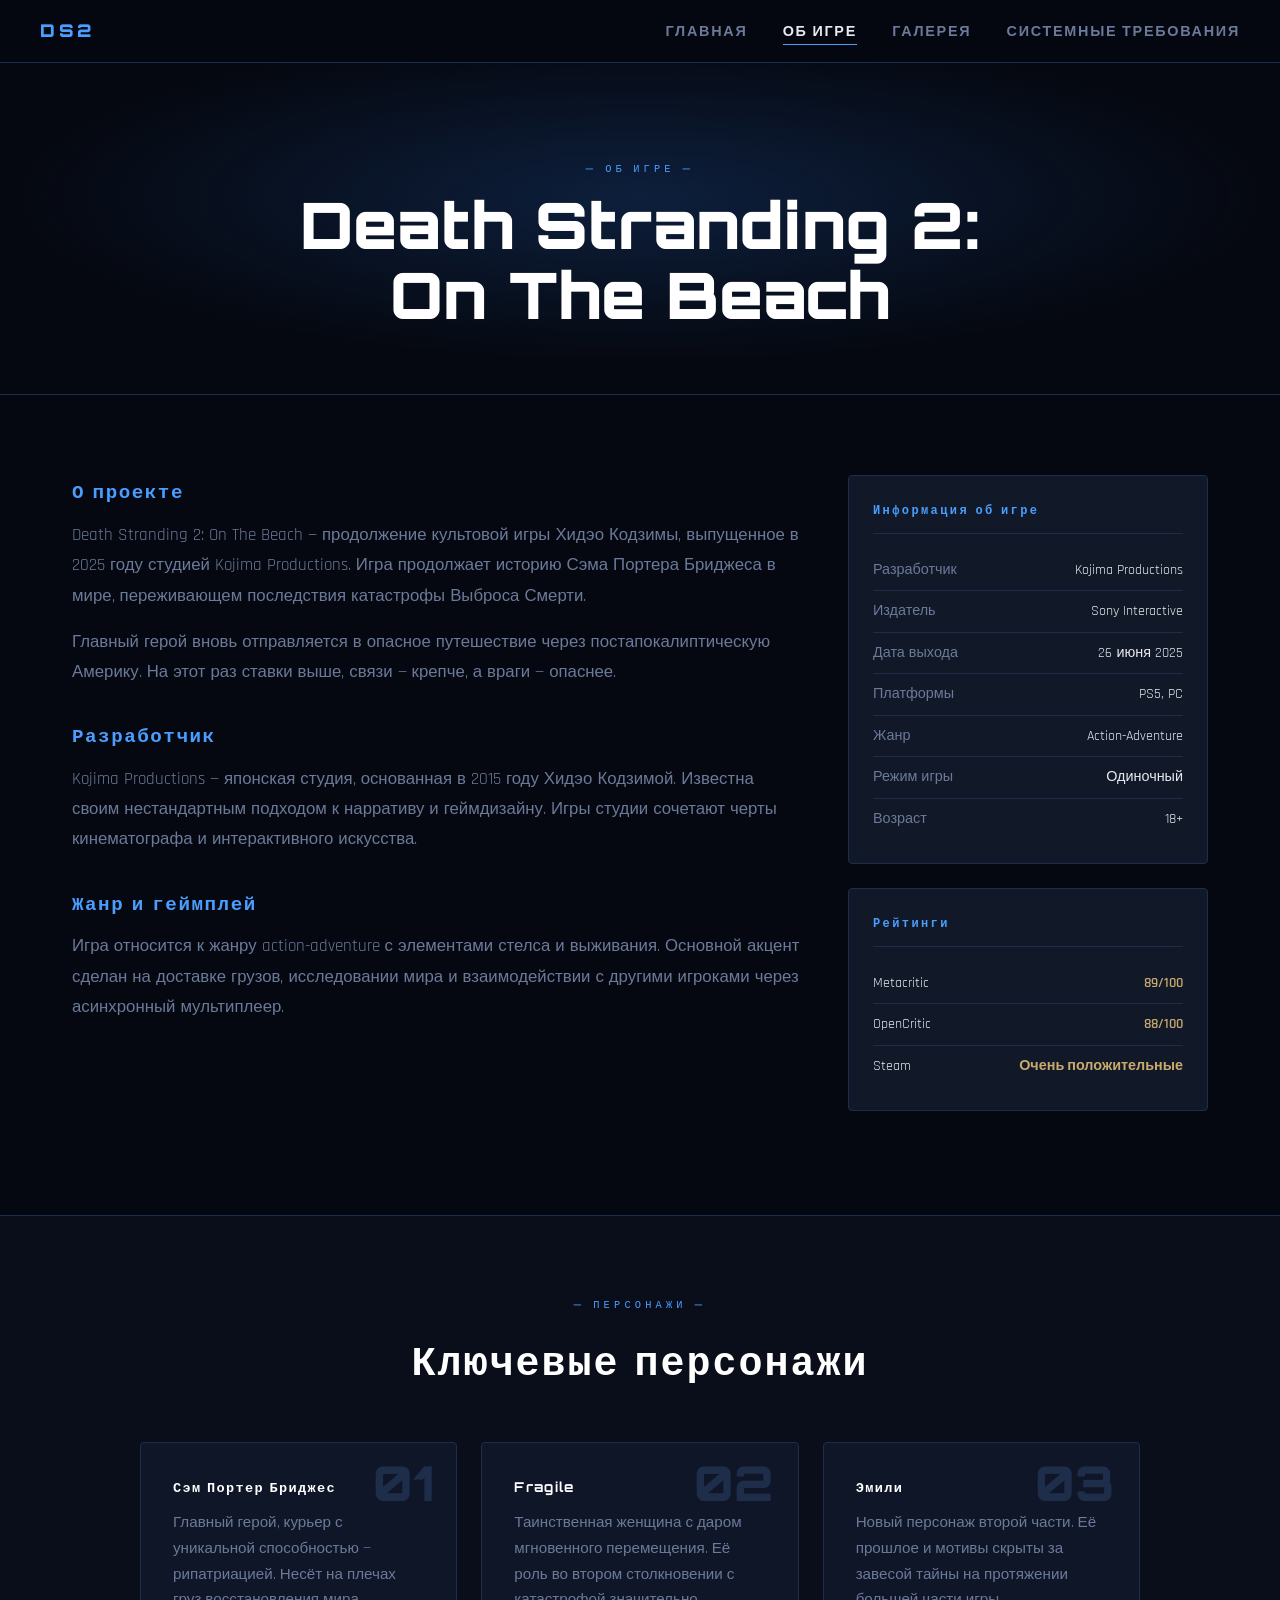
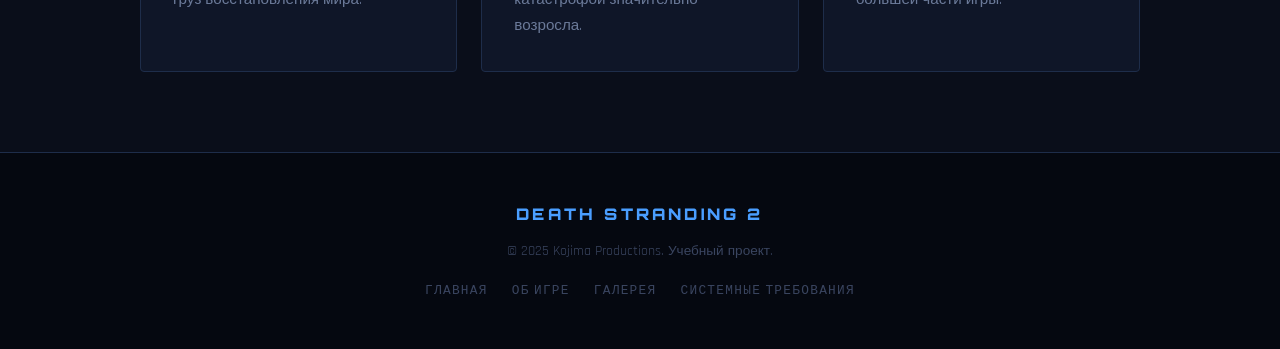
==== about.html @ 8b756a4e "Add files via upload" ====
<!DOCTYPE html>
<html lang="ru">
<head>
  <meta charset="UTF-8" />
  <meta name="viewport" content="width=device-width, initial-scale=1.0" />
  <title>Об игре — Death Stranding 2</title>
  <link rel="stylesheet" href="style.css" />
  <link href="https://fonts.googleapis.com/css2?family=Orbitron:wght@400;700;900&family=Rajdhani:wght@300;400;600&display=swap" rel="stylesheet" />
</head>
<body>

  <nav class="navbar" id="navbar">
    <div class="nav-logo">DS2</div>
    <ul class="nav-links">
      <li><a href="index.html">Главная</a></li>
      <li><a href="about.html" class="active">Об игре</a></li>
      <li><a href="gallery.html">Галерея</a></li>
      <li><a href="sysreq.html">Системные требования</a></li>
    </ul>
    <div class="nav-burger" id="burger">&#9776;</div>
  </nav>

  <!-- PAGE HERO -->
  <section class="page-hero">
    <div class="page-hero-content">
      <span class="section-label">— ОБ ИГРЕ —</span>
      <h1>Death Stranding 2:<br>On The Beach</h1>
    </div>
  </section>

  <!-- ABOUT CONTENT -->
  <section class="about-section">
    <div class="about-grid">
      <div class="about-text">
        <h2>О проекте</h2>
        <p>Death Stranding 2: On The Beach — продолжение культовой игры Хидэо Кодзимы, выпущенное в 2025 году студией Kojima Productions. Игра продолжает историю Сэма Портера Бриджеса в мире, переживающем последствия катастрофы Выброса Смерти.</p>
        <p>Главный герой вновь отправляется в опасное путешествие через постапокалиптическую Америку. На этот раз ставки выше, связи — крепче, а враги — опаснее.</p>

        <h2>Разработчик</h2>
        <p>Kojima Productions — японская студия, основанная в 2015 году Хидэо Кодзимой. Известна своим нестандартным подходом к нарративу и геймдизайну. Игры студии сочетают черты кинематографа и интерактивного искусства.</p>

        <h2>Жанр и геймплей</h2>
        <p>Игра относится к жанру action-adventure с элементами стелса и выживания. Основной акцент сделан на доставке грузов, исследовании мира и взаимодействии с другими игроками через асинхронный мультиплеер.</p>
      </div>

      <div class="about-sidebar">
        <div class="info-card">
          <h3>Информация об игре</h3>
          <ul class="info-list">
            <li><span>Разработчик</span><span>Kojima Productions</span></li>
            <li><span>Издатель</span><span>Sony Interactive</span></li>
            <li><span>Дата выхода</span><span>26 июня 2025</span></li>
            <li><span>Платформы</span><span>PS5, PC</span></li>
            <li><span>Жанр</span><span>Action-Adventure</span></li>
            <li><span>Режим игры</span><span>Одиночный</span></li>
            <li><span>Возраст</span><span>18+</span></li>
          </ul>
        </div>

        <div class="info-card">
          <h3>Рейтинги</h3>
          <div class="rating-row">
            <span>Metacritic</span>
            <span class="rating-val">89/100</span>
          </div>
          <div class="rating-row">
            <span>OpenCritic</span>
            <span class="rating-val">88/100</span>
          </div>
          <div class="rating-row">
            <span>Steam</span>
            <span class="rating-val">Очень положительные</span>
          </div>
        </div>
      </div>
    </div>
  </section>

  <!-- CHARACTERS -->
  <section class="characters-section">
    <div class="section-header">
      <span class="section-label">— ПЕРСОНАЖИ —</span>
      <h2>Ключевые персонажи</h2>
    </div>
    <div class="characters-grid">
      <div class="char-card">
        <div class="char-number">01</div>
        <h3>Сэм Портер Бриджес</h3>
        <p>Главный герой, курьер с уникальной способностью — рипатриацией. Несёт на плечах груз восстановления мира.</p>
      </div>
      <div class="char-card">
        <div class="char-number">02</div>
        <h3>Fragile</h3>
        <p>Таинственная женщина с даром мгновенного перемещения. Её роль во втором столкновении с катастрофой значительно возросла.</p>
      </div>
      <div class="char-card">
        <div class="char-number">03</div>
        <h3>Эмили</h3>
        <p>Новый персонаж второй части. Её прошлое и мотивы скрыты за завесой тайны на протяжении большей части игры.</p>
      </div>
    </div>
  </section>

  <footer class="footer">
    <div class="footer-logo">DEATH STRANDING 2</div>
    <p>© 2025 Kojima Productions. Учебный проект.</p>
    <nav class="footer-nav">
      <a href="index.html">Главная</a>
      <a href="about.html">Об игре</a>
      <a href="gallery.html">Галерея</a>
      <a href="sysreq.html">Системные требования</a>
    </nav>
  </footer>

  <script src="main.js"></script>
</body>
</html>
---- style.css ----
/* ===========================
   CSS VARIABLES & RESET
   =========================== */
:root {
  --bg-deep:      #050810;
  --bg-dark:      #0a0e1a;
  --bg-mid:       #0f1628;
  --bg-card:      #111827;
  --accent:       #4a9eff;
  --accent-glow:  #4a9eff55;
  --accent-soft:  #2a6bcc;
  --gold:         #c8a96e;
  --text-primary: #e8eaf0;
  --text-muted:   #6b7a99;
  --text-dim:     #3a4560;
  --border:       #1e2d4a;
  --border-glow:  #4a9eff33;
  --danger:       #ff4a4a;
  --font-title:   'Orbitron', monospace;
  --font-body:    'Rajdhani', sans-serif;
}

*, *::before, *::after { box-sizing: border-box; margin: 0; padding: 0; }
html { scroll-behavior: smooth; }

body {
  background: var(--bg-deep);
  color: var(--text-primary);
  font-family: var(--font-body);
  font-size: 1.05rem;
  line-height: 1.7;
  overflow-x: hidden;
}

a { color: var(--accent); text-decoration: none; transition: color .2s; }
a:hover { color: #fff; }

img { max-width: 100%; display: block; }

/* ===========================
   NAVBAR
   =========================== */
.navbar {
  position: fixed;
  top: 0; left: 0; right: 0;
  z-index: 1000;
  display: flex;
  align-items: center;
  justify-content: space-between;
  padding: 1rem 2.5rem;
  background: rgba(5, 8, 16, 0.85);
  backdrop-filter: blur(12px);
  border-bottom: 1px solid var(--border);
  transition: background .3s;
}

.navbar.scrolled {
  background: rgba(5, 8, 16, 0.98);
  border-bottom-color: var(--border-glow);
}

.nav-logo {
  font-family: var(--font-title);
  font-size: 1.1rem;
  font-weight: 900;
  color: var(--accent);
  letter-spacing: 0.2em;
}

.nav-links {
  display: flex;
  gap: 2.2rem;
  list-style: none;
}

.nav-links a {
  font-family: var(--font-body);
  font-size: 0.9rem;
  font-weight: 600;
  letter-spacing: 0.12em;
  text-transform: uppercase;
  color: var(--text-muted);
  position: relative;
  padding-bottom: 4px;
}

.nav-links a::after {
  content: '';
  position: absolute;
  bottom: 0; left: 0;
  width: 0; height: 1px;
  background: var(--accent);
  transition: width .3s;
}

.nav-links a:hover,
.nav-links a.active {
  color: var(--text-primary);
}

.nav-links a:hover::after,
.nav-links a.active::after { width: 100%; }

.nav-burger {
  display: none;
  font-size: 1.5rem;
  cursor: pointer;
  color: var(--text-primary);
}

/* ===========================
   HERO SECTION
   =========================== */
.hero {
  position: relative;
  min-height: 100vh;
  display: flex;
  align-items: center;
  justify-content: center;
  text-align: center;
  overflow: hidden;
}

.hero-bg {
  position: absolute;
  inset: 0;
  background:
    radial-gradient(ellipse 80% 60% at 50% 40%, #0d1f3c 0%, transparent 70%),
    radial-gradient(ellipse 50% 80% at 20% 80%, #0a1528 0%, transparent 60%),
    linear-gradient(180deg, #050810 0%, #080d1e 50%, #050810 100%);
}

.hero-overlay {
  position: absolute;
  inset: 0;
  background: 
    repeating-linear-gradient(
      0deg,
      transparent,
      transparent 2px,
      rgba(74, 158, 255, 0.015) 2px,
      rgba(74, 158, 255, 0.015) 4px
    );
  pointer-events: none;
}

/* Rain effect */
.rain {
  position: absolute;
  inset: 0;
  pointer-events: none;
  overflow: hidden;
}

.rain::before {
  content: '';
  position: absolute;
  top: -100%;
  left: -20%;
  width: 140%;
  height: 200%;
  background: repeating-linear-gradient(
    100deg,
    transparent 0px,
    transparent 8px,
    rgba(74, 158, 255, 0.06) 8px,
    rgba(74, 158, 255, 0.06) 9px
  );
  animation: rain-fall 2s linear infinite;
}

@keyframes rain-fall {
  0%   { transform: translateY(-50%) translateX(-5%); }
  100% { transform: translateY(0%) translateX(0%); }
}

.hero-content {
  position: relative;
  z-index: 2;
  max-width: 800px;
  padding: 0 2rem;
  animation: hero-in 1.2s ease both;
}

@keyframes hero-in {
  from { opacity: 0; transform: translateY(40px); }
  to   { opacity: 1; transform: translateY(0); }
}

.hero-sub {
  font-family: var(--font-title);
  font-size: 0.7rem;
  letter-spacing: 0.4em;
  color: var(--accent);
  text-transform: uppercase;
  margin-bottom: 1rem;
}

.hero-title {
  font-family: var(--font-title);
  font-size: clamp(2.5rem, 8vw, 6rem);
  font-weight: 900;
  line-height: 1;
  letter-spacing: 0.05em;
  color: #fff;
  text-shadow: 0 0 60px rgba(74, 158, 255, 0.4), 0 0 120px rgba(74, 158, 255, 0.15);
  margin-bottom: 0.3rem;
}

.hero-tagline {
  font-family: var(--font-title);
  font-size: clamp(0.8rem, 2vw, 1.2rem);
  letter-spacing: 0.6em;
  color: var(--gold);
  margin-bottom: 1.5rem;
}

.hero-desc {
  font-size: 1.1rem;
  color: var(--text-muted);
  max-width: 500px;
  margin: 0 auto 2.5rem;
  line-height: 1.8;
}

.hero-buttons {
  display: flex;
  gap: 1rem;
  justify-content: center;
  flex-wrap: wrap;
}

.scroll-hint {
  position: absolute;
  bottom: 2rem;
  left: 50%;
  transform: translateX(-50%);
  font-size: 0.75rem;
  letter-spacing: 0.2em;
  color: var(--text-dim);
  animation: bob 2s ease infinite;
}

@keyframes bob {
  0%, 100% { transform: translateX(-50%) translateY(0); }
  50%       { transform: translateX(-50%) translateY(6px); }
}

/* ===========================
   BUTTONS
   =========================== */
.btn {
  display: inline-block;
  padding: 0.75rem 2rem;
  font-family: var(--font-title);
  font-size: 0.75rem;
  font-weight: 700;
  letter-spacing: 0.15em;
  text-transform: uppercase;
  border-radius: 3px;
  transition: all .25s;
  cursor: pointer;
}

.btn-primary {
  background: var(--accent);
  color: #000;
  border: 2px solid var(--accent);
}

.btn-primary:hover {
  background: #fff;
  border-color: #fff;
  color: #000;
  box-shadow: 0 0 30px var(--accent-glow);
}

.btn-outline {
  background: transparent;
  color: var(--text-primary);
  border: 2px solid var(--border);
}

.btn-outline:hover {
  border-color: var(--accent);
  color: var(--accent);
  box-shadow: 0 0 20px var(--accent-glow);
}

/* ===========================
   SECTION HEADERS
   =========================== */
.section-label {
  font-family: var(--font-title);
  font-size: 0.65rem;
  letter-spacing: 0.4em;
  color: var(--accent);
  display: block;
  margin-bottom: 0.75rem;
}

.section-header {
  text-align: center;
  margin-bottom: 3rem;
}

.section-header h2 {
  font-family: var(--font-title);
  font-size: clamp(1.5rem, 4vw, 2.5rem);
  font-weight: 900;
  color: #fff;
  letter-spacing: 0.05em;
}

/* ===========================
   TRAILER SECTION
   =========================== */
.trailer-section {
  padding: 6rem 2rem;
  background: var(--bg-dark);
  border-top: 1px solid var(--border);
  border-bottom: 1px solid var(--border);
}

.trailer-wrapper {
  max-width: 900px;
  margin: 0 auto;
  position: relative;
  padding-bottom: 50.625%; /* 16:9 ratio for 900px max */
  height: 0;
  overflow: hidden;
  border: 1px solid var(--border);
  box-shadow: 0 0 60px rgba(74, 158, 255, 0.1);
}

.trailer-wrapper iframe {
  position: absolute;
  top: 0; left: 0;
  width: 100%;
  height: 100%;
}

/* ===========================
   FEATURES SECTION
   =========================== */
.features-section {
  padding: 6rem 2rem;
  max-width: 1200px;
  margin: 0 auto;
}

.features-grid {
  display: grid;
  grid-template-columns: repeat(auto-fit, minmax(240px, 1fr));
  gap: 1.5rem;
}

.feature-card {
  background: var(--bg-card);
  border: 1px solid var(--border);
  border-radius: 4px;
  padding: 2rem;
  transition: border-color .3s, transform .3s;
}

.feature-card:hover {
  border-color: var(--accent);
  transform: translateY(-4px);
  box-shadow: 0 8px 40px rgba(74, 158, 255, 0.08);
}

.feature-icon {
  font-size: 2rem;
  color: var(--accent);
  margin-bottom: 1rem;
}

.feature-card h3 {
  font-family: var(--font-title);
  font-size: 0.9rem;
  letter-spacing: 0.1em;
  color: #fff;
  margin-bottom: 0.75rem;
}

.feature-card p {
  color: var(--text-muted);
  font-size: 0.95rem;
  line-height: 1.7;
}

/* ===========================
   RELEASE SECTION
   =========================== */
.release-section {
  padding: 6rem 2rem;
  background: linear-gradient(135deg, var(--bg-dark) 0%, #0d1528 100%);
  border-top: 1px solid var(--border);
}

.release-content {
  max-width: 900px;
  margin: 0 auto;
  display: flex;
  align-items: center;
  justify-content: space-between;
  gap: 3rem;
  flex-wrap: wrap;
}

.release-text h2 {
  font-family: var(--font-title);
  font-size: 2rem;
  color: #fff;
  margin-bottom: 0.5rem;
}

.release-date {
  font-family: var(--font-title);
  font-size: 2.5rem;
  color: var(--accent);
  margin-bottom: 0.5rem;
}

.release-text p {
  color: var(--text-muted);
  margin-bottom: 1.5rem;
}

.release-platforms {
  display: flex;
  gap: 1.5rem;
}

.platform-badge {
  width: 80px;
  height: 80px;
  display: flex;
  align-items: center;
  justify-content: center;
  font-family: var(--font-title);
  font-size: 1rem;
  font-weight: 900;
  color: var(--accent);
  border: 2px solid var(--accent);
  border-radius: 4px;
  box-shadow: 0 0 20px var(--accent-glow);
}

/* ===========================
   PAGE HERO (inner pages)
   =========================== */
.page-hero {
  padding: 10rem 2rem 4rem;
  background:
    radial-gradient(ellipse 70% 60% at 50% 50%, #0d1f3c 0%, transparent 70%),
    var(--bg-deep);
  border-bottom: 1px solid var(--border);
  text-align: center;
}

.page-hero-content h1 {
  font-family: var(--font-title);
  font-size: clamp(2rem, 6vw, 4rem);
  font-weight: 900;
  color: #fff;
  line-height: 1.1;
  margin-top: 0.5rem;
}

/* ===========================
   ABOUT PAGE
   =========================== */
.about-section {
  max-width: 1200px;
  margin: 0 auto;
  padding: 5rem 2rem;
}

.about-grid {
  display: grid;
  grid-template-columns: 1fr 360px;
  gap: 3rem;
}

.about-text h2 {
  font-family: var(--font-title);
  font-size: 1.2rem;
  color: var(--accent);
  letter-spacing: 0.08em;
  margin: 2rem 0 0.75rem;
}

.about-text h2:first-child { margin-top: 0; }

.about-text p {
  color: var(--text-muted);
  margin-bottom: 1rem;
  line-height: 1.8;
}

.info-card {
  background: var(--bg-card);
  border: 1px solid var(--border);
  border-radius: 4px;
  padding: 1.5rem;
  margin-bottom: 1.5rem;
}

.info-card h3 {
  font-family: var(--font-title);
  font-size: 0.75rem;
  letter-spacing: 0.2em;
  color: var(--accent);
  margin-bottom: 1rem;
  padding-bottom: 0.75rem;
  border-bottom: 1px solid var(--border);
}

.info-list {
  list-style: none;
}

.info-list li {
  display: flex;
  justify-content: space-between;
  padding: 0.5rem 0;
  border-bottom: 1px solid var(--border);
  font-size: 0.9rem;
}

.info-list li:last-child { border-bottom: none; }
.info-list li span:first-child { color: var(--text-muted); }
.info-list li span:last-child { color: var(--text-primary); text-align: right; }

.rating-row {
  display: flex;
  justify-content: space-between;
  padding: 0.5rem 0;
  font-size: 0.9rem;
  border-bottom: 1px solid var(--border);
}

.rating-row:last-child { border-bottom: none; }
.rating-val { color: var(--gold); font-weight: 600; }

.characters-section {
  background: var(--bg-dark);
  border-top: 1px solid var(--border);
  padding: 5rem 2rem;
}

.characters-grid {
  max-width: 1000px;
  margin: 0 auto;
  display: grid;
  grid-template-columns: repeat(auto-fit, minmax(260px, 1fr));
  gap: 1.5rem;
}

.char-card {
  background: var(--bg-mid);
  border: 1px solid var(--border);
  border-radius: 4px;
  padding: 2rem;
  position: relative;
  overflow: hidden;
  transition: border-color .3s;
}

.char-card:hover { border-color: var(--accent); }

.char-number {
  font-family: var(--font-title);
  font-size: 3rem;
  font-weight: 900;
  color: var(--border);
  position: absolute;
  top: 1rem; right: 1.5rem;
  line-height: 1;
}

.char-card h3 {
  font-family: var(--font-title);
  font-size: 0.85rem;
  color: #fff;
  letter-spacing: 0.1em;
  margin-bottom: 0.75rem;
}

.char-card p { color: var(--text-muted); font-size: 0.95rem; }

/* ===========================
   GALLERY PAGE
   =========================== */
.gallery-section {
  max-width: 1200px;
  margin: 0 auto;
  padding: 5rem 2rem;
}

.gallery-grid {
  display: grid;
  grid-template-columns: repeat(auto-fill, minmax(340px, 1fr));
  gap: 1.5rem;
}

.gallery-card {
  cursor: pointer;
  border: 1px solid var(--border);
  border-radius: 4px;
  overflow: hidden;
  transition: border-color .3s, transform .3s;
}

.gallery-card:hover {
  border-color: var(--accent);
  transform: scale(1.02);
  box-shadow: 0 8px 40px rgba(74, 158, 255, 0.12);
}

.gallery-img {
  width: 100%;
  height: 220px;
  background-size: cover;
  background-position: center;
  position: relative;
}

/* Scene placeholders using gradients */
.scene-1 {
  background: linear-gradient(135deg, #0a1a2e 0%, #0d2a4a 40%, #1a3a5c 70%, #0a1a2e 100%);
}
.scene-1::after {
  content: '◈ Горный ландшафт';
  position: absolute; bottom: 10px; left: 10px;
  font-family: var(--font-title); font-size: 0.6rem; color: var(--accent);
  letter-spacing: 0.15em; opacity: 0.6;
}

.scene-2 {
  background: linear-gradient(160deg, #050a14 0%, #0a1e36 50%, #061424 100%);
}
.scene-2::before {
  content: '';
  position: absolute; inset: 0;
  background: repeating-linear-gradient(
    100deg, transparent 0px, transparent 8px,
    rgba(74,158,255,0.1) 8px, rgba(74,158,255,0.1) 9px
  );
}

.scene-3 {
  background: linear-gradient(120deg, #0c1a0c 0%, #0a200a 30%, #152515 60%, #0c2c0c 100%);
}
.scene-3::after {
  content: '';
  position: absolute; bottom: 0; left: 0; right: 0; height: 40%;
  background: linear-gradient(to top, rgba(20,80,20,0.3), transparent);
}

.scene-4 {
  background: linear-gradient(180deg, #02050a 0%, #050d1a 50%, #0a1428 100%);
}
.scene-4::before {
  content: '';
  position: absolute;
  top: 30%; left: 40%;
  width: 120px; height: 2px;
  background: linear-gradient(90deg, transparent, var(--accent), transparent);
  opacity: 0.4;
  box-shadow: 0 0 20px var(--accent);
}

.scene-5 {
  background: linear-gradient(135deg, #1a0a0a 0%, #2a0a14 40%, #1a0a20 100%);
}
.scene-5::before {
  content: '';
  position: absolute; inset: 0;
  background: radial-gradient(circle at 50% 40%, rgba(200,80,80,0.2) 0%, transparent 60%);
}

.scene-6 {
  background: linear-gradient(160deg, #080814 0%, #0e0e2a 50%, #060618 100%);
}
.scene-6::before {
  content: '';
  position: absolute; inset: 0;
  background: repeating-linear-gradient(
    0deg, transparent, transparent 30px,
    rgba(100,100,200,0.04) 30px, rgba(100,100,200,0.04) 31px
  );
}

.gallery-caption {
  background: var(--bg-card);
  padding: 0.75rem 1rem;
  font-size: 0.85rem;
  color: var(--text-muted);
}

/* Lightbox */
.lightbox {
  display: none;
  position: fixed;
  inset: 0;
  z-index: 2000;
  background: rgba(0,0,0,0.95);
  align-items: center;
  justify-content: center;
}

.lightbox.open { display: flex; }

.lightbox-img-wrap {
  max-width: 800px;
  width: 90%;
  text-align: center;
}

.lightbox-img {
  width: 100%;
  height: 480px;
  background-size: cover;
  border: 1px solid var(--border);
  margin-bottom: 1rem;
}

.lightbox-caption {
  color: var(--text-muted);
  font-size: 0.95rem;
}

.lightbox-close, .lightbox-prev, .lightbox-next {
  position: absolute;
  background: none;
  border: 1px solid var(--border);
  color: var(--text-primary);
  font-size: 1.5rem;
  cursor: pointer;
  width: 48px;
  height: 48px;
  display: flex;
  align-items: center;
  justify-content: center;
  border-radius: 3px;
  transition: border-color .2s;
}

.lightbox-close { top: 1.5rem; right: 1.5rem; }
.lightbox-prev  { left: 1.5rem; top: 50%; transform: translateY(-50%); }
.lightbox-next  { right: 1.5rem; top: 50%; transform: translateY(-50%); }

.lightbox-close:hover,
.lightbox-prev:hover,
.lightbox-next:hover {
  border-color: var(--accent);
  color: var(--accent);
}

/* ===========================
   SYSTEM REQUIREMENTS PAGE
   =========================== */
.sysreq-section {
  max-width: 1200px;
  margin: 0 auto;
  padding: 5rem 2rem;
}

.sysreq-intro {
  max-width: 700px;
  margin: 0 auto 3rem;
  text-align: center;
  color: var(--text-muted);
  line-height: 1.8;
}

.sysreq-grid {
  display: grid;
  grid-template-columns: repeat(auto-fit, minmax(300px, 1fr));
  gap: 1.5rem;
  margin-bottom: 5rem;
}

.sysreq-card {
  background: var(--bg-card);
  border: 1px solid var(--border);
  border-radius: 4px;
  overflow: hidden;
  transition: border-color .3s;
}

.sysreq-card:hover { border-color: var(--border-glow); }

.ultra-card { border-color: var(--gold) !important; }

.sysreq-card-header {
  padding: 1.25rem 1.5rem;
  border-bottom: 1px solid var(--border);
}

.sysreq-card-header.min  { background: rgba(74, 158, 255, 0.05); }
.sysreq-card-header.rec  { background: rgba(74, 158, 255, 0.1); }
.sysreq-card-header.ultra { background: rgba(200, 169, 110, 0.08); }

.sysreq-badge {
  font-family: var(--font-title);
  font-size: 0.7rem;
  letter-spacing: 0.2em;
  color: var(--accent);
  display: block;
  margin-bottom: 0.25rem;
}

.ultra .sysreq-badge { color: var(--gold); }

.sysreq-card-header p {
  font-size: 0.8rem;
  color: var(--text-muted);
}

.sysreq-list {
  list-style: none;
  padding: 0.5rem 0;
}

.sysreq-list li {
  display: flex;
  flex-direction: column;
  gap: 0.2rem;
  padding: 0.75rem 1.5rem;
  border-bottom: 1px solid var(--border);
  font-size: 0.9rem;
}

.sysreq-list li:last-child { border-bottom: none; }

.req-label {
  color: var(--text-muted);
  font-size: 0.75rem;
  text-transform: uppercase;
  letter-spacing: 0.08em;
}

.req-val { color: var(--text-primary); }

/* PS5 section */
.ps5-section {
  border-top: 1px solid var(--border);
  padding-top: 4rem;
}

.ps5-grid {
  display: grid;
  grid-template-columns: repeat(auto-fit, minmax(240px, 1fr));
  gap: 1.5rem;
  max-width: 900px;
  margin: 0 auto;
}

.ps5-card {
  background: var(--bg-mid);
  border: 1px solid var(--border);
  border-radius: 4px;
  padding: 2rem;
  text-align: center;
  transition: border-color .3s;
}

.ps5-card:hover { border-color: var(--accent); }

.ps5-icon {
  font-size: 2rem;
  color: var(--accent);
  margin-bottom: 1rem;
}

.ps5-card h3 {
  font-family: var(--font-title);
  font-size: 0.85rem;
  color: #fff;
  margin-bottom: 0.75rem;
  letter-spacing: 0.1em;
}

.ps5-card p { color: var(--text-muted); font-size: 0.9rem; }

/* ===========================
   FOOTER
   =========================== */
.footer {
  background: var(--bg-deep);
  border-top: 1px solid var(--border);
  padding: 3rem 2rem;
  text-align: center;
}

.footer-logo {
  font-family: var(--font-title);
  font-size: 1rem;
  font-weight: 900;
  color: var(--accent);
  letter-spacing: 0.2em;
  margin-bottom: 0.75rem;
}

.footer p {
  color: var(--text-dim);
  font-size: 0.85rem;
  margin-bottom: 1rem;
}

.footer-nav {
  display: flex;
  gap: 1.5rem;
  justify-content: center;
  flex-wrap: wrap;
}

.footer-nav a {
  font-size: 0.8rem;
  font-family: var(--font-title);
  letter-spacing: 0.1em;
  text-transform: uppercase;
  color: var(--text-dim);
}

.footer-nav a:hover { color: var(--accent); }

/* ===========================
   RESPONSIVE
   =========================== */
@media (max-width: 768px) {
  .navbar { padding: 1rem 1.5rem; }
  .nav-links { display: none; flex-direction: column; position: absolute; top: 100%; left: 0; right: 0; background: var(--bg-deep); border-bottom: 1px solid var(--border); padding: 1rem 2rem; gap: 1rem; }
  .nav-links.open { display: flex; }
  .nav-burger { display: block; }

  .about-grid { grid-template-columns: 1fr; }
  .release-content { flex-direction: column; text-align: center; }
  .release-platforms { justify-content: center; }
  .lightbox-prev { left: 0.5rem; }
  .lightbox-next { right: 0.5rem; }
  .lightbox-img { height: 260px; }
  .gallery-grid { grid-template-columns: 1fr; }
}

@media (max-width: 480px) {
  .hero-title { font-size: 2.2rem; }
  .hero-buttons { flex-direction: column; align-items: center; }
  .sysreq-grid { grid-template-columns: 1fr; }
}
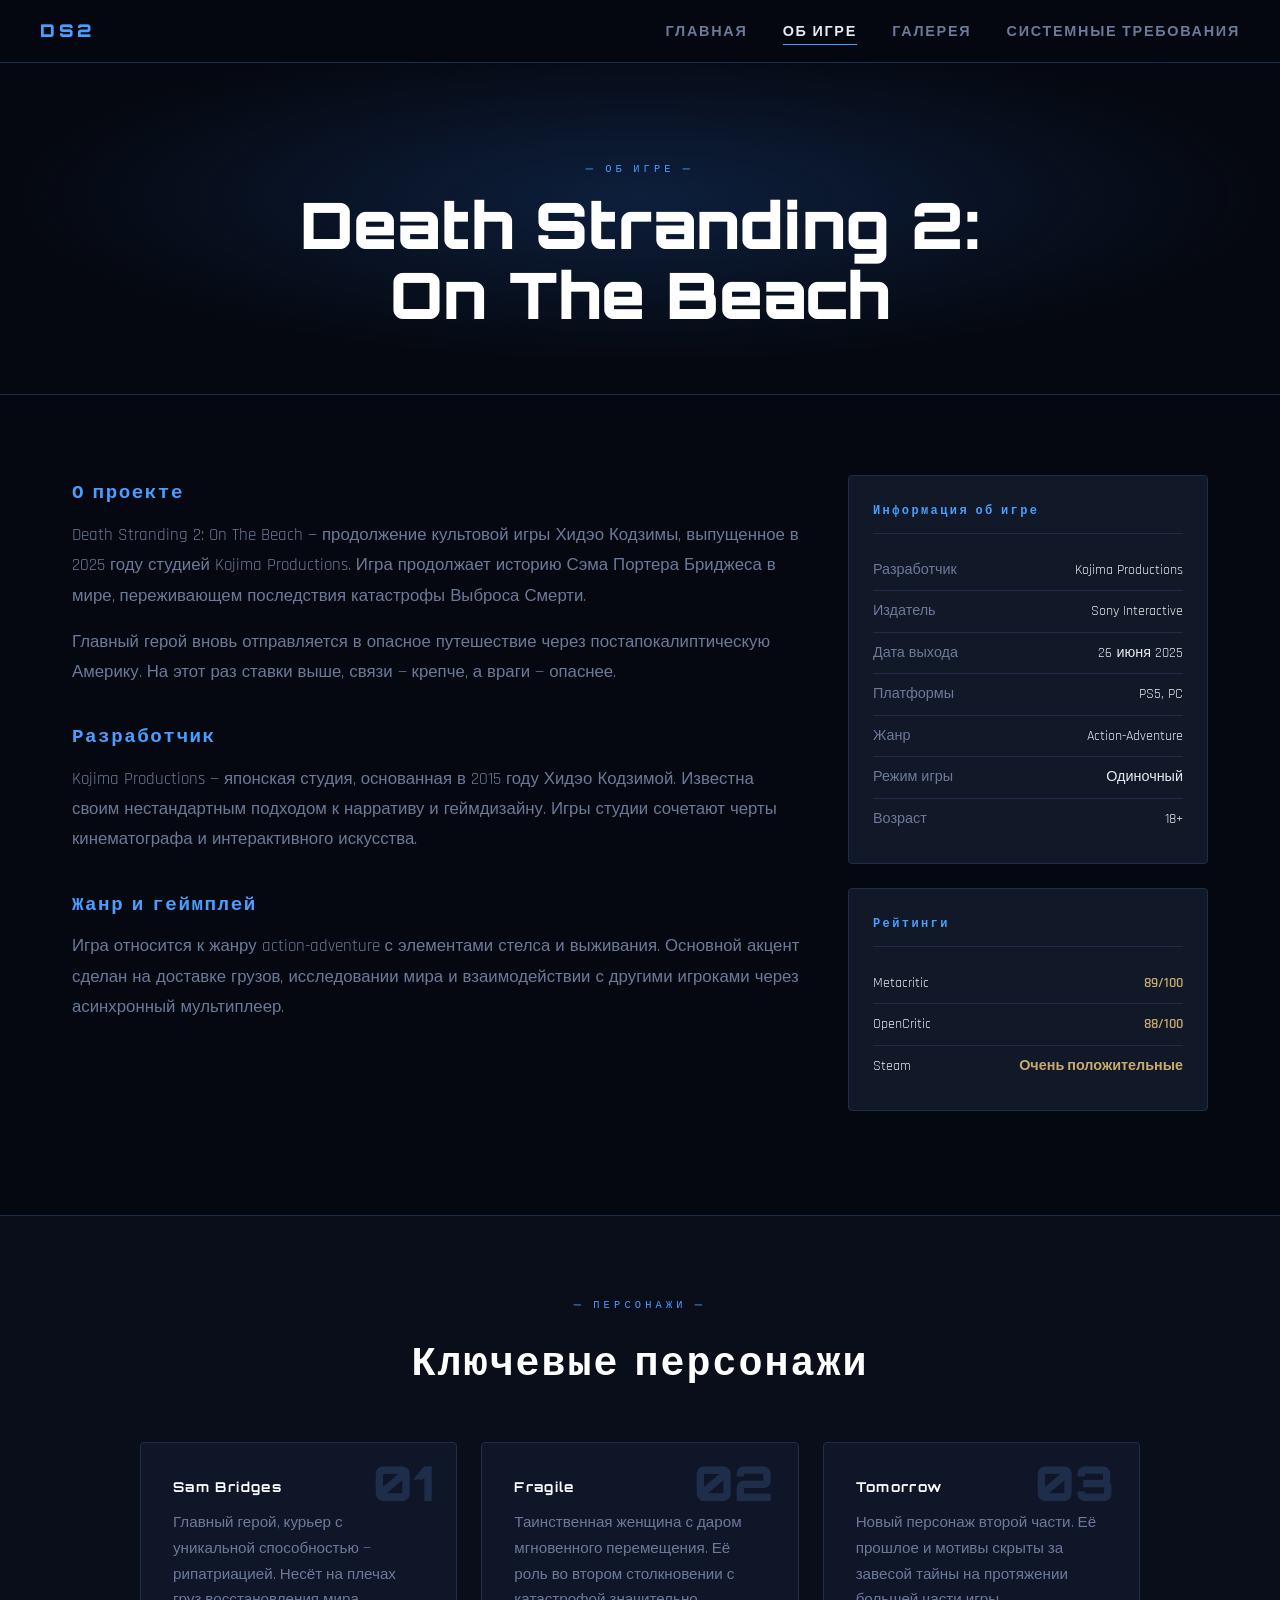
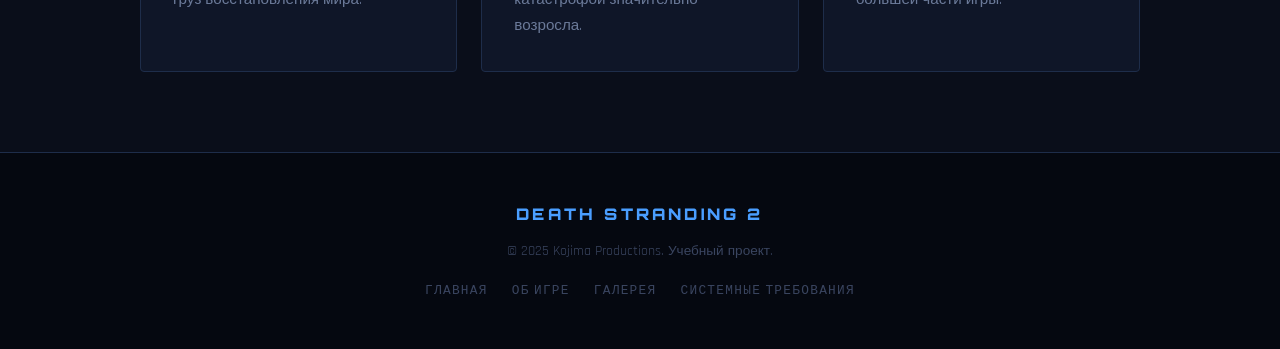
==== commit 66417383: "Update character names in about.html" ====
--- a/about.html
+++ b/about.html
@@ -85,7 +85,7 @@
     <div class="characters-grid">
       <div class="char-card">
         <div class="char-number">01</div>
-        <h3>Сэм Портер Бриджес</h3>
+        <h3>Sam Bridges</h3>
         <p>Главный герой, курьер с уникальной способностью — рипатриацией. Несёт на плечах груз восстановления мира.</p>
       </div>
       <div class="char-card">
@@ -95,7 +95,7 @@
       </div>
       <div class="char-card">
         <div class="char-number">03</div>
-        <h3>Эмили</h3>
+        <h3>Tomorrow</h3>
         <p>Новый персонаж второй части. Её прошлое и мотивы скрыты за завесой тайны на протяжении большей части игры.</p>
       </div>
     </div>
--- a/style.css
+++ b/style.css
@@ -627,70 +627,41 @@
   position: relative;
 }
 
-/* Scene placeholders using gradients */
+/* Scene images */
 .scene-1 {
-  background: linear-gradient(135deg, #0a1a2e 0%, #0d2a4a 40%, #1a3a5c 70%, #0a1a2e 100%);
-}
-.scene-1::after {
-  content: '◈ Горный ландшафт';
-  position: absolute; bottom: 10px; left: 10px;
-  font-family: var(--font-title); font-size: 0.6rem; color: var(--accent);
-  letter-spacing: 0.15em; opacity: 0.6;
+  background-image: url('img/screenshot1.jpg');
+  background-size: cover;
+  background-position: center;
 }
 
 .scene-2 {
-  background: linear-gradient(160deg, #050a14 0%, #0a1e36 50%, #061424 100%);
-}
-.scene-2::before {
-  content: '';
-  position: absolute; inset: 0;
-  background: repeating-linear-gradient(
-    100deg, transparent 0px, transparent 8px,
-    rgba(74,158,255,0.1) 8px, rgba(74,158,255,0.1) 9px
-  );
+  background-image: url('img/screenshot2.jpg');
+  background-size: cover;
+  background-position: center;
 }
 
 .scene-3 {
-  background: linear-gradient(120deg, #0c1a0c 0%, #0a200a 30%, #152515 60%, #0c2c0c 100%);
-}
-.scene-3::after {
-  content: '';
-  position: absolute; bottom: 0; left: 0; right: 0; height: 40%;
-  background: linear-gradient(to top, rgba(20,80,20,0.3), transparent);
+  background-image: url('img/screenshot3.jpg');
+  background-size: cover;
+  background-position: center;
 }
 
 .scene-4 {
-  background: linear-gradient(180deg, #02050a 0%, #050d1a 50%, #0a1428 100%);
-}
-.scene-4::before {
-  content: '';
-  position: absolute;
-  top: 30%; left: 40%;
-  width: 120px; height: 2px;
-  background: linear-gradient(90deg, transparent, var(--accent), transparent);
-  opacity: 0.4;
-  box-shadow: 0 0 20px var(--accent);
+  background-image: url('img/screenshot4.jpg');
+  background-size: cover;
+  background-position: center;
 }
 
 .scene-5 {
-  background: linear-gradient(135deg, #1a0a0a 0%, #2a0a14 40%, #1a0a20 100%);
-}
-.scene-5::before {
-  content: '';
-  position: absolute; inset: 0;
-  background: radial-gradient(circle at 50% 40%, rgba(200,80,80,0.2) 0%, transparent 60%);
+  background-image: url('img/screenshot5.jpg');
+  background-size: cover;
+  background-position: center;
 }
 
 .scene-6 {
-  background: linear-gradient(160deg, #080814 0%, #0e0e2a 50%, #060618 100%);
-}
-.scene-6::before {
-  content: '';
-  position: absolute; inset: 0;
-  background: repeating-linear-gradient(
-    0deg, transparent, transparent 30px,
-    rgba(100,100,200,0.04) 30px, rgba(100,100,200,0.04) 31px
-  );
+  background-image: url('img/screenshot6.jpg');
+  background-size: cover;
+  background-position: center;
 }
 
 .gallery-caption {
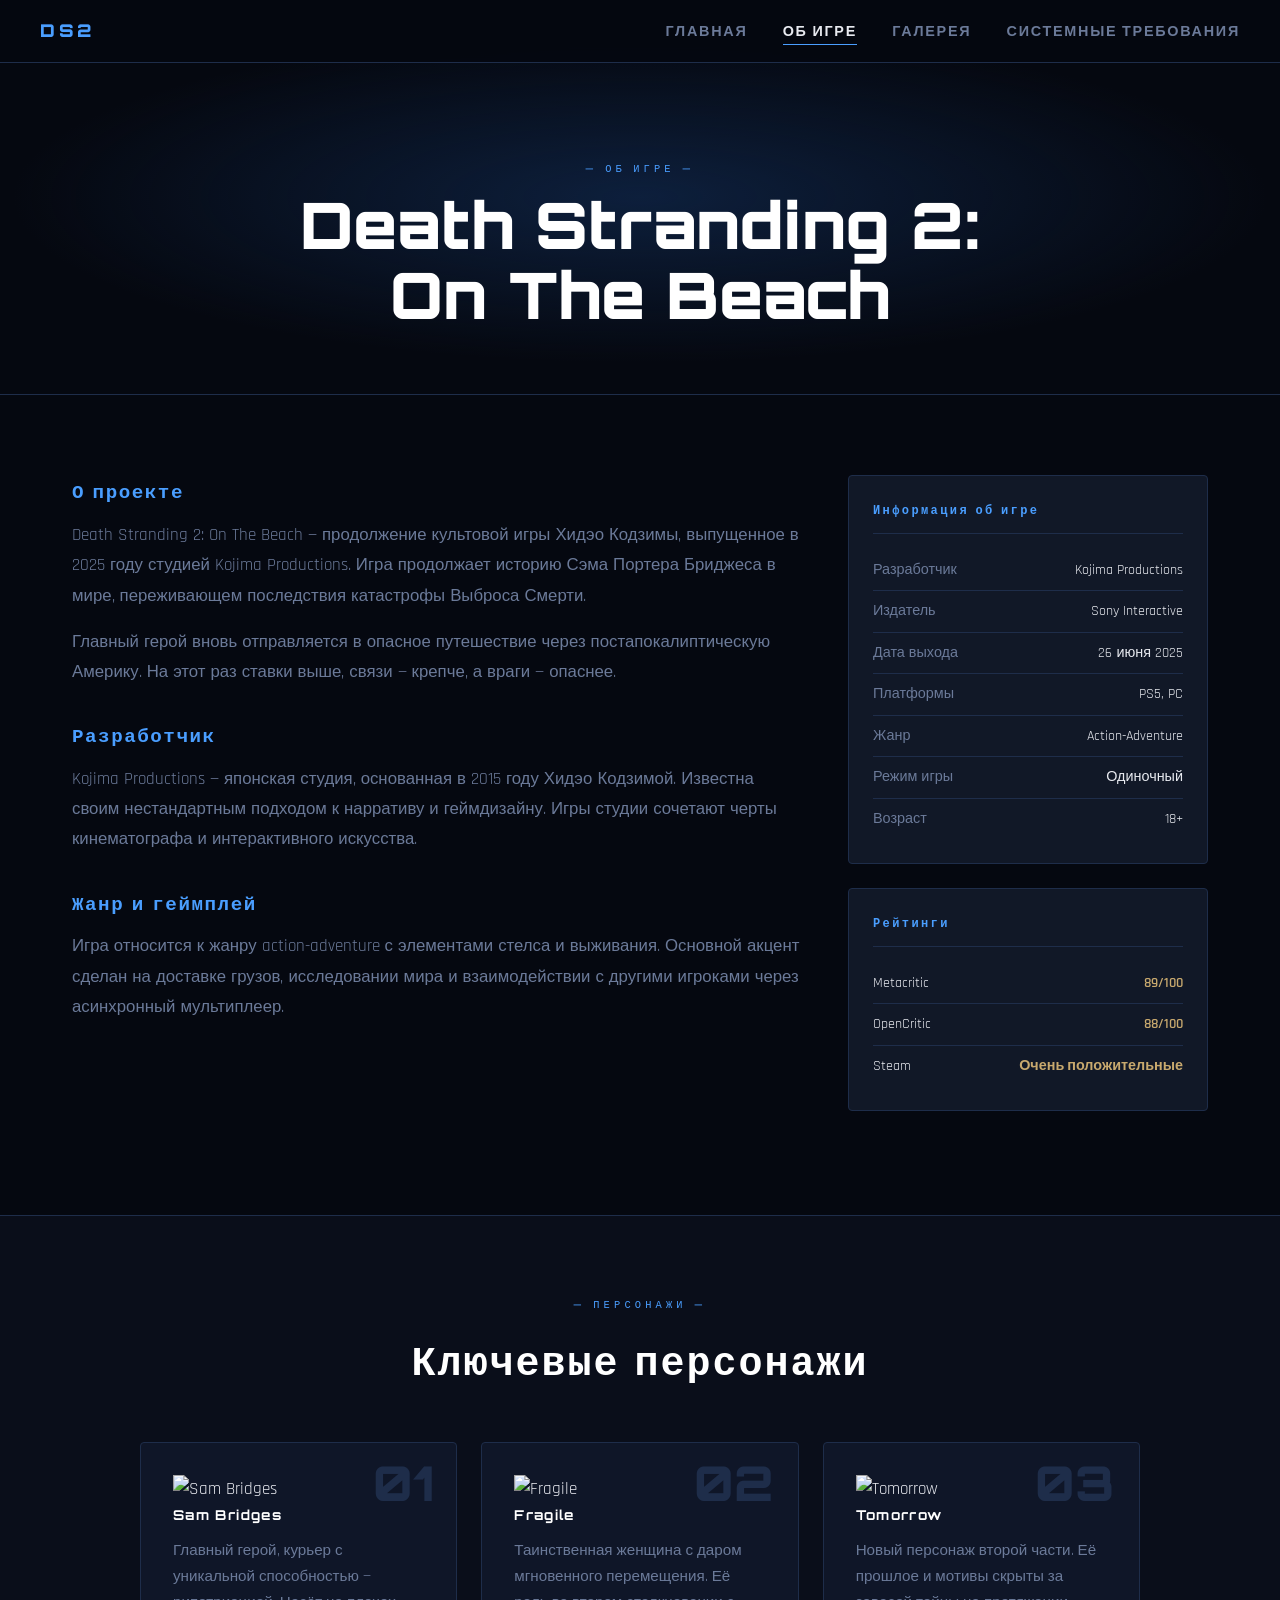
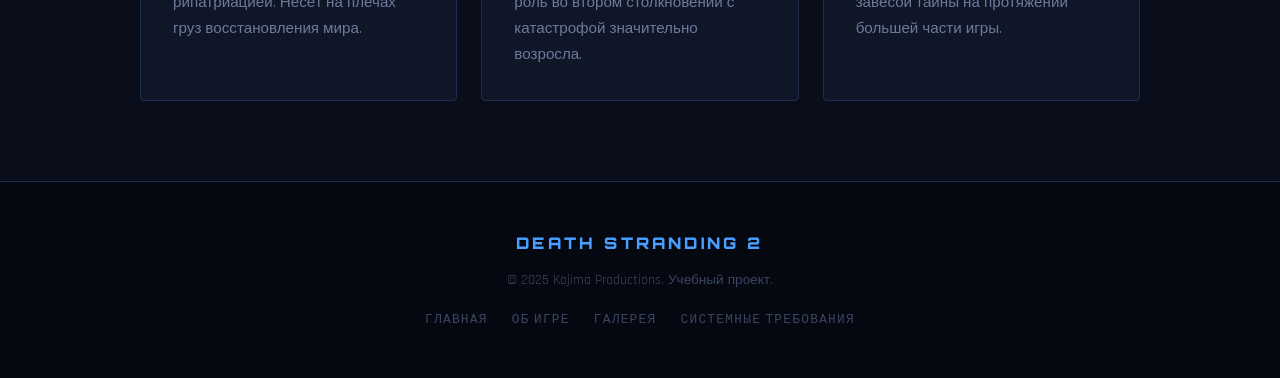
==== commit 577cb059: "Add character portraits and descriptions to about.html" ====
--- a/about.html
+++ b/about.html
@@ -84,16 +84,25 @@
     </div>
     <div class="characters-grid">
       <div class="char-card">
+
+        <img src="img/portret1.jpg" alt="Sam Bridges" class="char-portrait">
+        
         <div class="char-number">01</div>
         <h3>Sam Bridges</h3>
         <p>Главный герой, курьер с уникальной способностью — рипатриацией. Несёт на плечах груз восстановления мира.</p>
       </div>
       <div class="char-card">
+        
+        <img src="img/portret2.jpg" alt="Fragile" class="char-portrait">
+        
         <div class="char-number">02</div>
         <h3>Fragile</h3>
         <p>Таинственная женщина с даром мгновенного перемещения. Её роль во втором столкновении с катастрофой значительно возросла.</p>
       </div>
       <div class="char-card">
+        
+        <img src="img/portret3.jpg" alt="Tomorrow" class="char-portrait">
+        
         <div class="char-number">03</div>
         <h3>Tomorrow</h3>
         <p>Новый персонаж второй части. Её прошлое и мотивы скрыты за завесой тайны на протяжении большей части игры.</p>
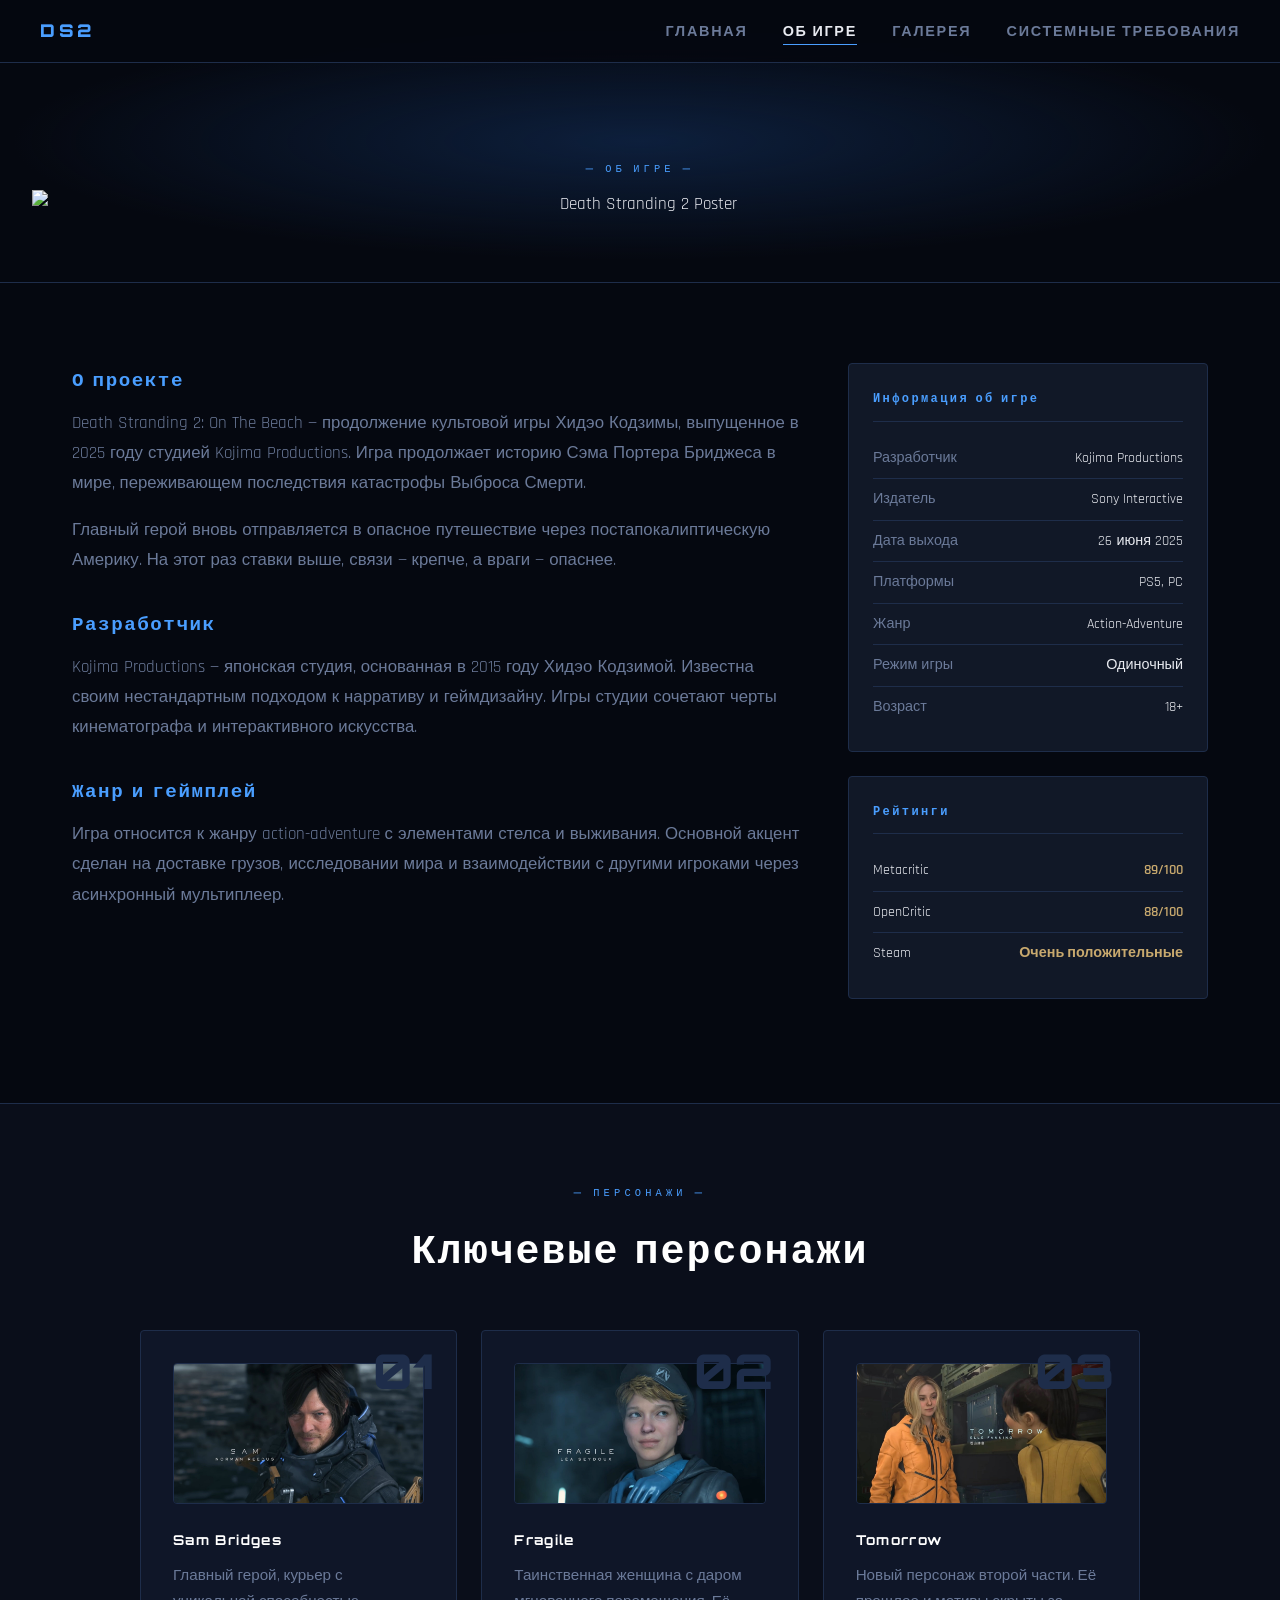
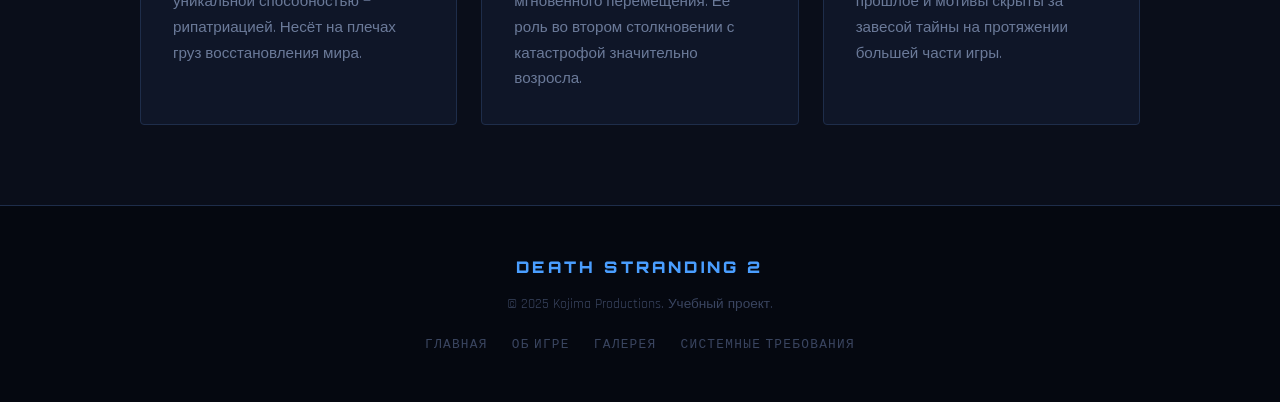
==== commit 48c7bb66: "Update title and add poster image in about.html" ====
--- a/about.html
+++ b/about.html
@@ -23,8 +23,15 @@
   <!-- PAGE HERO -->
   <section class="page-hero">
     <div class="page-hero-content">
+      
       <span class="section-label">— ОБ ИГРЕ —</span>
-      <h1>Death Stranding 2:<br>On The Beach</h1>
+
+      <img
+        src="img/about-poster.jpg"
+        alt="Death Stranding 2 Poster"
+        class="about-poster"
+      >
+     
     </div>
   </section>
 
--- a/style.css
+++ b/style.css
@@ -59,6 +59,15 @@
   border-bottom-color: var(--border-glow);
 }
 
+.char-portrait {
+    width: 100%;
+    aspect-ratio: 16 / 9;
+    object-fit: cover;
+    border-radius: 4px;
+    margin-bottom: 1.5rem;
+    border: 1px solid var(--border);
+}
+
 .nav-logo {
   font-family: var(--font-title);
   font-size: 1.1rem;
